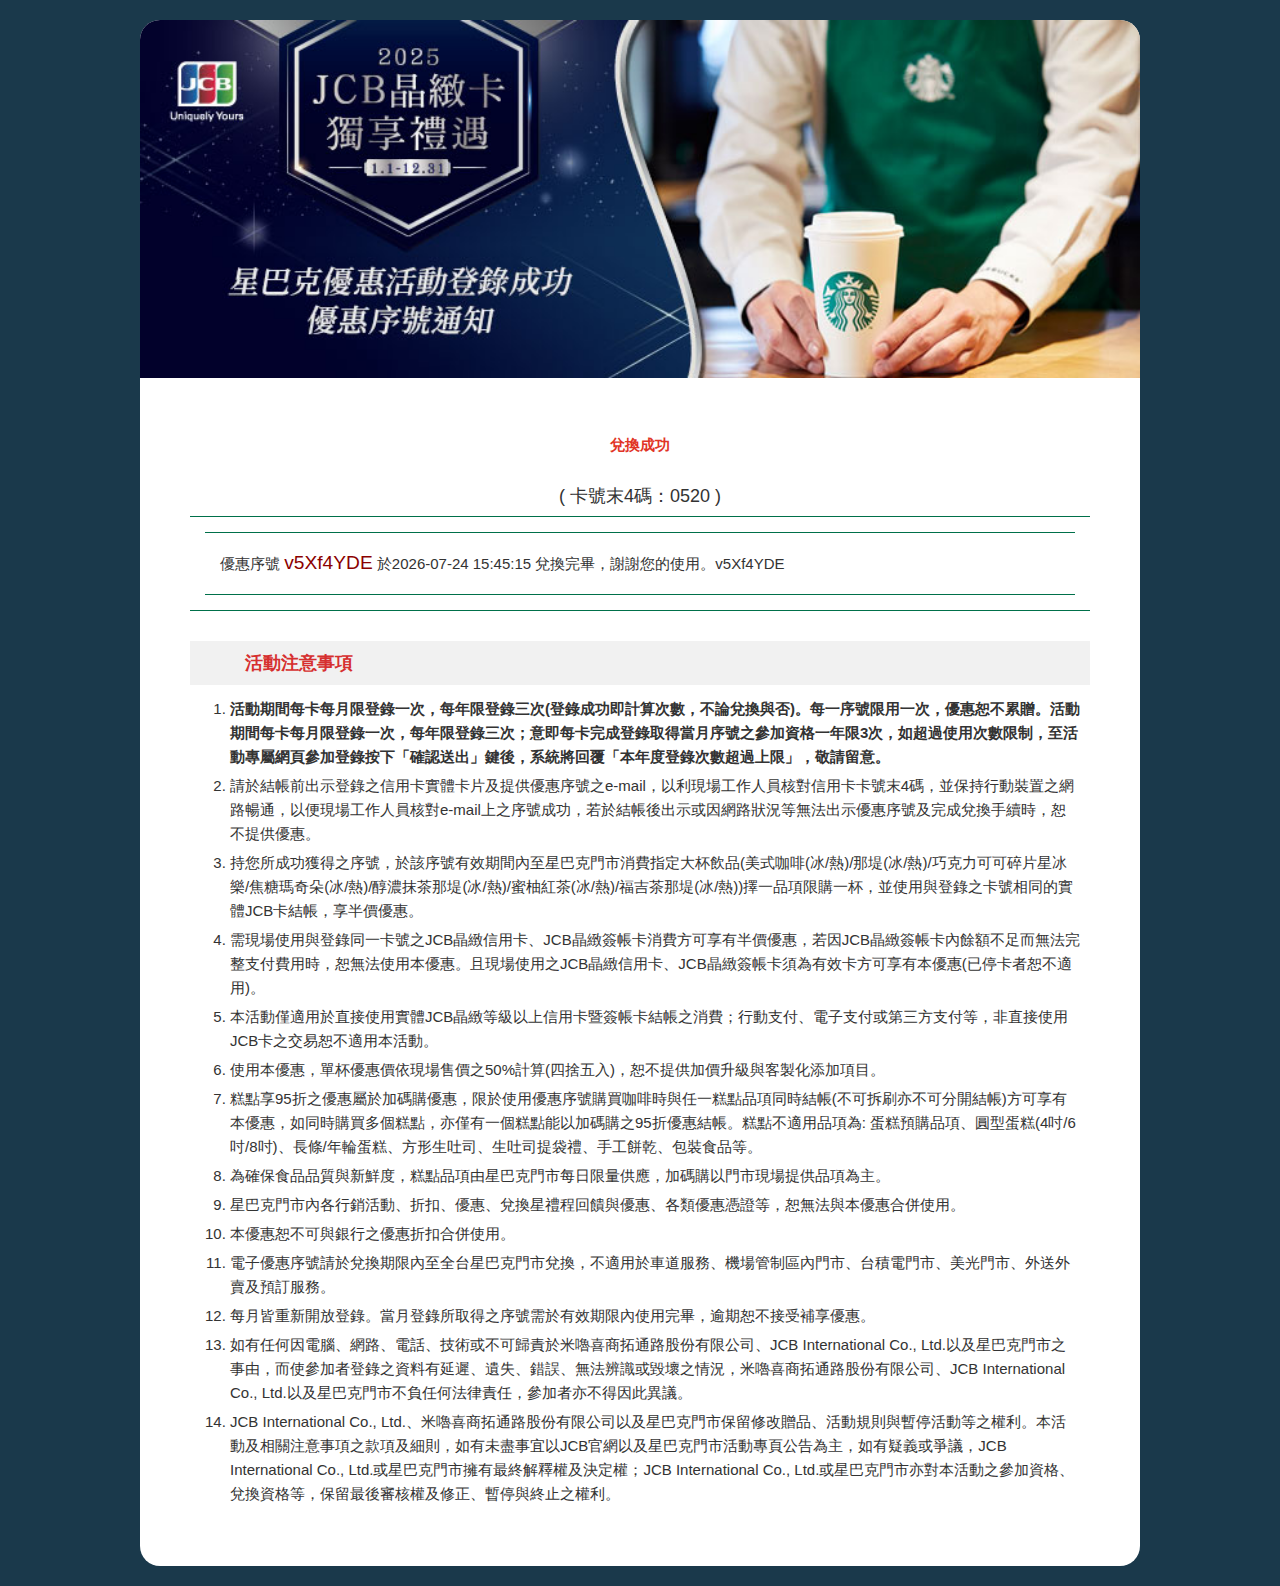
==== index2.html @ 04e65d79 "Update index2.html" ====
<!DOCTYPE html>
<html>

<head>
    <style data-merge-styles="true"></style>
    <meta http-equiv="Content-Type" content="text/html; charset=utf-8">
    <meta name="viewport" content="width=device-width, initial-scale=1,user-scalable=no">
    <title>JCB晶緻卡獨享禮遇</title>
    <meta name="og:site_name" content="JCB晶緻卡獨享禮遇">
    <meta property="og:site_name" content="JCB晶緻卡獨享禮遇">
    <meta name="og:url" content="http://taodining.taolife.com.tw/star/search.php">
    <meta property="og:url" content="http://taodining.taolife.com.tw/star/search.php">
    <meta name="twitter:card" content="summary">
    <meta property="og:title" content="JCB晶緻卡獨享禮遇">
    <meta name="og:title" content="JCB晶緻卡獨享禮遇">
    <meta itemprop="name" content="JCB晶緻卡獨享禮遇">
    <meta name="twitter:title" content="JCB晶緻卡獨享禮遇">
    <meta name="og:locale" content="zh-tw">
    <meta property="og:locale" content="zh-tw">
    <meta name="og:type" content="website">
    <meta property="og:type" content="website">
    <meta name="google" value="notranslate">
    <meta name="keywords" content="關鍵字">
    <meta name="description" content="內容說明">
    <meta name="RATING" content="general">
    <link rel="icon" href="" sizes="16x16" type="image/png">
    <link rel="apple-touch-icon" href="">
    <link rel="apple-touch-icon-precomposed" href="">
    <link href="https://jcb.taodining.com.tw/star/assets/css/Bootstrap-4.2.1.css" rel="stylesheet" type="text/css">
    <script src="https://ajax.googleapis.com/ajax/libs/jquery/2.0.0/jquery.min.js"></script>
    <link href="./main.css" rel="stylesheet" type="text/css">
    
    <link href="https://jcb.taodining.com.tw/star/assets/css/front.css" rel="stylesheet" type="text/css">
    <link href="https://maxcdn.bootstrapcdn.com/font-awesome/4.5.0/css/font-awesome.min.css" rel="stylesheet">
    <style type="text/css">
        a.btn-reset {
            padding: 27px 12px;
            width: calc(50% - 5px);
            margin: 0 5px 0 0;
            border-radius: 0;
            min-height: 86px;
            font-size: 20px;
        }
        a.btn-send {
            padding: 10px 12px;
            width: calc(50% - 5px);
            margin: 0 0 0 5px;
            border-radius: 0;
            display: flex;
            flex-wrap: wrap;
            justify-content: center;
            align-content: center;
            min-height: 86px;
            font-size: 20px;
        }
        @media screen and (max-width: 812px) {
            .exchange-btn {
                margin-top: 0px;
                position: fixed;
                bottom: 0;
                left: 0;
                width: 100%;
                z-index: 9999;
                background: #666666;
                box-shadow: 0 -5px 5px 0 rgba(0, 0, 0, .1);
            }
            a.btn-reset {
                padding: 25.5px 12px;
                width: calc(50% - 0px);
                margin: 0;
                font-size: 16px;
                display: flex;
                flex-wrap: wrap;
                align-items: center;
                justify-content: center;
            }
            a.btn-send {
                padding: 25.5px 12px;
                width: calc(50% - 0px);
                margin: 0;
                color: #fff600;
                background: #d62f2f;
                font-size: 16px;
                display: flex;
                flex-wrap: wrap;
                align-items: center;
                justify-content: center;
            }
        }
    </style>
</head>

<body style="">
    <div class="main E1" style="margin-top: 20px;">
        <div class="content-body row no-gutters">
            <div class="col-md-12">
                <div>
                    <a href="./set_card.html"><img src="ad1.jpg" width="100%"></a>
                </div>
            <div class="page-main">
                    <div class="page-block">
                        <div class="exchange-description">
                            <div class="exchange-description-title">
                                <h5 style="color: #e13426">兌換成功</h5>
                                <span style="font-size: 18px;">( 卡號末4碼：<a id="number">0520</a> )</span>
                            </div>
                            <div class="exchange-description-content">
                            	<div class="exchange-description-content"><a id="timing">優惠序號 <span style="color: darkred;font-size: 1.2rem;"><a id="sequence">v5Xf4YDE</a></span></a></div>
			    </div>
						                        <div class="remind">
                            <div class="remind-title">活動注意事項</div>
                            <div class="remind-content">
                                <ol><li><strong>活動期間每卡每月限登錄一次，每年限登錄三次(登錄成功即計算次數，不論兌換與否)。每一序號限用一次，優惠恕不累贈。活動期間每卡每月限登錄一次，每年限登錄三次；意即每卡完成登錄取得當月序號之參加資格一年限3次，如超過使用次數限制，至活動專屬網頁參加登錄按下「確認送出」鍵後，系統將回覆「本年度登錄次數超過上限」，敬請留意。</strong></li><li>請於結帳前出示登錄之信用卡實體卡片及提供優惠序號之e-mail，以利現場工作人員核對信用卡卡號末4碼，並保持行動裝置之網路暢通，以便現場工作人員核對e-mail上之序號成功，若於結帳後出示或因網路狀況等無法出示優惠序號及完成兌換手續時，恕不提供優惠。</li><li>持您所成功獲得之序號，於該序號有效期間內至星巴克門市消費指定大杯飲品(美式咖啡(冰/熱)/那堤(冰/熱)/巧克力可可碎片星冰樂/焦糖瑪奇朵(冰/熱)/醇濃抹茶那堤(冰/熱)/蜜柚紅茶(冰/熱)/福吉茶那堤(冰/熱))擇一品項限購一杯，並使用與登錄之卡號相同的實體JCB卡結帳，享半價優惠。</li><li>需現場使用與登錄同一卡號之JCB晶緻信用卡、JCB晶緻簽帳卡消費方可享有半價優惠，若因JCB晶緻簽帳卡內餘額不足而無法完整支付費用時，恕無法使用本優惠。且現場使用之JCB晶緻信用卡、JCB晶緻簽帳卡須為有效卡方可享有本優惠(已停卡者恕不適用)。</li><li>本活動僅適用於直接使用實體JCB晶緻等級以上信用卡暨簽帳卡結帳之消費；行動支付、電子支付或第三方支付等，非直接使用JCB卡之交易恕不適用本活動。</li><li>使用本優惠，單杯優惠價依現場售價之50%計算(四捨五入)，恕不提供加價升級與客製化添加項目。</li><li>糕點享95折之優惠屬於加碼購優惠，限於使用優惠序號購買咖啡時與任一糕點品項同時結帳(不可拆刷亦不可分開結帳)方可享有本優惠，如同時購買多個糕點，亦僅有一個糕點能以加碼購之95折優惠結帳。糕點不適用品項為: 蛋糕預購品項、圓型蛋糕(4吋/6吋/8吋)、長條/年輪蛋糕、方形生吐司、生吐司提袋禮、手工餅乾、包裝食品等。</li><li>為確保食品品質與新鮮度，糕點品項由星巴克門市每日限量供應，加碼購以門市現場提供品項為主。</li><li>星巴克門市內各行銷活動、折扣、優惠、兌換星禮程回饋與優惠、各類優惠憑證等，恕無法與本優惠合併使用。</li><li>本優惠恕不可與銀行之優惠折扣合併使用。</li><li>電子優惠序號請於兌換期限內至全台星巴克門市兌換，不適用於車道服務、機場管制區內門市、台積電門市、美光門市、外送外賣及預訂服務。</li><li>每月皆重新開放登錄。當月登錄所取得之序號需於有效期限內使用完畢，逾期恕不接受補享優惠。</li><li>如有任何因電腦、網路、電話、技術或不可歸責於米嚕喜商拓通路股份有限公司、JCB International Co., Ltd.以及星巴克門市之事由，而使參加者登錄之資料有延遲、遺失、錯誤、無法辨識或毀壞之情況，米嚕喜商拓通路股份有限公司、JCB International Co., Ltd.以及星巴克門市不負任何法律責任，參加者亦不得因此異議。</li><li>JCB International Co., Ltd.、米嚕喜商拓通路股份有限公司以及星巴克門市保留修改贈品、活動規則與暫停活動等之權利。本活動及相關注意事項之款項及細則，如有未盡事宜以JCB官網以及星巴克門市活動專頁公告為主，如有疑義或爭議，JCB International Co., Ltd.或星巴克門市擁有最終解釋權及決定權；JCB International Co., Ltd.或星巴克門市亦對本活動之參加資格、兌換資格等，保留最後審核權及修正、暫停與終止之權利。</li></ol>                            </div>
                        </div>
                    </div>
                </div>
            </div>
        </div>
    </div>

    <script src="https://ajax.googleapis.com/ajax/libs/jquery/2.0.0/jquery.min.js"></script>
    <script src="https://jcb.taodining.com.tw/star/assets/js/overlay.js"></script>
    <script>
	    function pad (str, max) {
		  str = str.toString();
		  return str.length < max ? pad("0" + str, max) : str;
		}
		function getCookie(name) {
			const value = `; ${document.cookie}`;
			const parts = value.split(`; ${name}=`);
			if (parts.length === 2) return parts.pop().split(';').shift();
		}
		if(getCookie('number')) {
			document.getElementById('number').innerHTML = getCookie('number');
		}
		document.getElementById('timing').innerHTML = '優惠序號 <span style="color: darkred;font-size: 1.2rem;">v5Xf4YDE</span> 於' + (new Date()).getFullYear() + '-' + pad((new Date()).getMonth() + 1,2) + '-' + pad((new Date()).getDate(),2) + ' ' + pad((new Date()).getHours(),2) + ':' + pad((new Date()).getMinutes(),2) + ':' + pad((new Date()).getSeconds(),2) + ' 兌換完畢，謝謝您的使用。';
     </script>

</body><chatgpt-sidebar data-gpts-theme="light"></chatgpt-sidebar><chatgpt-sidebar-popups
    data-gpts-theme="light"></chatgpt-sidebar-popups>

</html>
---- main.css ----
@charset "utf-8";
/** bootstrap **/

@import "bootstrap-4.2.1.css";
/** 手機選單 **/

@import url("slicknav.css") screen and (max-width:950px);
/** edm **/

@import "edm.css";
/** google font **/

@import "Noto+Serif+TC-all.css";
@import "Open+Sans.css";
* {
    -webkit-box-sizing: border-box;
    -moz-box-sizing: border-box;
    box-sizing: border-box;
}

html {
    width: 100%;
    height: auto;
}

body {
    /*background: url("../images/bg.jpg") center center fixed;*/
    background-color: #1a394b;
    margin: 0;
    padding: 0;
    width: 100%;
    height: auto;
    font-size: medium;
    line-height: 1.6;
    font-family: 'Open Sans', "Microsoft JhengHei", sans-serif;
    word-break: break-word;
}

a, a:hover {
    text-decoration: none;
    transition: all 0.5s ease 0s;
}

img {
    border: 0;
    vertical-align: middle;
    max-width: 100%;
}

input {
    vertical-align: middle;
    border-radius: 0;
}

input:focus, select:focus, textarea:focus, button:focus {
    outline: 0;
}

/** 取消ios按鈕樣式 **/

input[type="button"], input[type="submit"], input[type="reset"], button[type="button"], button[type="submit"], button[type="reset"], a[type="button"], a[type="submit"], a[type="reset"], textarea {
    border-radius: 0;
    -webkit-appearance: none;
    -moz-appearance: none;
    appearance: none;
}

.slicknav_menu {
    display: none;
}

table {
    border-collapse: inherit;
}

/*popup 遮罩*/

.cover-bg {
    z-index: 100000;
    position: fixed;
    top: 0px;
    left: 0px;
    width: 100%;
    /* vertical-align: middle; */
    text-align: center;
    height: 100%;
    background: rgba(0, 0, 0, 0.6);
}

/** 表單預設文字顏色設定 **/

::-webkit-input-placeholder {
    color: #999999;
}

::-moz-placeholder {
    color: #999999;
}

:-ms-input-placeholder {
    color: #999999;
}

input:-moz-placeholder {
    color: #999999;
}

#field2::-webkit-input-placeholder {
    color: #999999;
}

#field3::-webkit-input-placeholder {
    color: #999999;
    background: lightgreen;
    text-transform: uppercase;
}

#field4::-webkit-input-placeholder {
    font-style: italic;
    text-decoration: overline;
    letter-spacing: 3px;
    color: #999999;
}

#field2::-moz-placeholder {
    color: #999999;
}

#field3::-moz-placeholder {
    color: #999999;
    background: lightgreen;
    text-transform: uppercase;
}

#field4::-moz-placeholder {
    font-style: italic;
    text-decoration: overline;
    letter-spacing: 3px;
    color: #999999;
}

.writing-mode-vertical {
    writing-mode: tb-lr;
    -ms-writing-mode: tb-lr;
    -webkit-writing-mode: vertical-lr;
    -moz-writing-mode: vertical-lr;
    -ms-writing-mode: vertical-lr;
    writing-mode: vertical-lr;
}

label {
    margin-bottom: 0;
}

/** 手機選單、選單 色塊-變色 **/

.b-color, .slicknav_menu {
    /* Permalink - use to edit and share this gradient: https://colorzilla.com/gradient-editor/#c2c2c2+0,e0e0e0+20,ffffff+40,ffffff+40,ededed+60,ffffff+80,c2c2c2+100 */
    background: rgb(194, 194, 194);
    /* Old browsers */
    background: -moz-linear-gradient(left, rgba(194, 194, 194, 1) 0%, rgba(224, 224, 224, 1) 20%, rgba(255, 255, 255, 1) 40%, rgba(255, 255, 255, 1) 40%, rgba(237, 237, 237, 1) 60%, rgba(255, 255, 255, 1) 80%, rgba(194, 194, 194, 1) 100%);
    /* FF3.6-15 */
    background: -webkit-linear-gradient(left, rgba(194, 194, 194, 1) 0%, rgba(224, 224, 224, 1) 20%, rgba(255, 255, 255, 1) 40%, rgba(255, 255, 255, 1) 40%, rgba(237, 237, 237, 1) 60%, rgba(255, 255, 255, 1) 80%, rgba(194, 194, 194, 1) 100%);
    /* Chrome10-25,Safari5.1-6 */
    background: linear-gradient(to right, rgba(194, 194, 194, 1) 0%, rgba(224, 224, 224, 1) 20%, rgba(255, 255, 255, 1) 40%, rgba(255, 255, 255, 1) 40%, rgba(237, 237, 237, 1) 60%, rgba(255, 255, 255, 1) 80%, rgba(194, 194, 194, 1) 100%);
    /* W3C, IE10+, FF16+, Chrome26+, Opera12+, Safari7+ */
    filter: progid:DXImageTransform.Microsoft.gradient( startColorstr='#c2c2c2', endColorstr='#c2c2c2', GradientType=1);
    /* IE6-9 */
}

.slicknav_icon-bar {
    background-color: #2c548c;
}

.b-color>li:hover, .b-color>li>ul>li>a:hover, .slicknav_nav .slicknav_row:hover, .slicknav_nav a:hover {}

.border-color {
    border-left: 7px #A0A0A0 solid;
}

.slicknav_nav .slicknav_arrow {
    font-family: Arial;
}

/** 上版 **/

header {
    height: 176px;
    position: fixed;
    width: 100%;
    z-index: 10000;
    background: url(../images/bg.jpg) center center fixed;
    transition: all 0.3s ease 0s;
}

.head-main {
    max-width: 1000px;
    margin: 0 auto;
    padding: 0;
    position: relative;
}

.head-main .logo {
    width: 127px;
    position: absolute;
    left: 120px;
    top: 15px;
    height: auto;
    z-index: 10000;
    transition: all 0.3s ease 0s;
}

.head-main .logo a {
    display: block;
}

.head-main .logo img {
    width: 100%;
    height: auto;
}

.head-main .jcb {
    width: 104px;
    position: absolute;
    left: 0px;
    top: 38px;
    height: auto;
    z-index: 10000;
    transition: all 0.3s ease 0s;
}

.head-main .jcb a {
    display: block;
}

.head-main .jcb img {
    width: 100%;
    height: auto;
}

.header-height {
    height: 100px;
    transition: all 0.3s ease 0s;
}

.header-height .head-main .logo {
    width: 72px;
    top: 8px;
    left: 75px;
    transition: all 0.3s ease 0s;
}

.header-height .head-main .jcb {
    width: 64px;
    top: 18px;
    transition: all 0.3s ease 0s;
}

@media screen and (max-width:1020px) {
    header {
        height: 146px;
    }
    .head-main .logo {
        width: 100px;
        left: 100px;
    }
    .head-main .jcb {
        width: 77px;
        left: 10px;
    }
    .header-height .head-main .logo {
        left: 86px;
    }
}

@media screen and (max-width:950px) {
    header {
        height: 32px;
    }
    .head-main .logo {
        position: fixed;
        width: 72px;
        top: 8px;
        left: 86px;
    }
    .head-main .jcb {
        position: fixed;
        width: 70px;
        top: 15px;
    }
    .header-height {
        height: 32px;
    }
}

/** 主選單與下拉 **/

nav {
    position: relative;
    top: 64px;
    transition: all 0.3s ease 0s;
    padding: 0 15px;
}

.menu {
    max-width: 1000px;
    padding: 0 0 0 250px;
    list-style: none;
    position: relative;
    margin: 0 auto;
    display: flex;
    align-content: center;
    justify-content: flex-end;
    overflow: hidden;
    transition: all 0.3s ease 0s;
}

.menu>li {
    color: #2c548c;
    font-size: 17px;
    text-align: center;
    position: relative;
    line-height: 1.8;
    cursor: pointer;
    padding: 0;
    margin: 0;
    font-family: 'Noto Serif TC', serif;
    font-weight: 500;
    transition: all 0.3s ease 0s;
}

.menu>li>a {
    color: #2c548c;
    display: block;
    padding: 9px 0 9px 25px;
    margin: 0;
    position: relative;
    transition: all 0.3s ease 0s;
}

.menu>li>a:before {
    content: "";
    display: block;
    background: #2c548c;
    width: 100px;
    height: 2px;
    position: absolute;
    bottom: -5px;
    opacity: 0;
    left: calc(50% - 50px);
    transition: all 0.3s ease 0s;
}

.menu>li>a:after {
    content: "/";
    display: inline-block;
    padding: 0 0 0 25px;
    transition: all 0.3s ease 0s;
}

.menu>li:last-of-type>a:after {
    display: none;
}

.menu>li>a:hover {
    position: relative;
}

.menu>li>a:hover:before {
    content: "";
    display: block;
    background: #2c548c;
    width: 100px;
    height: 2px;
    position: absolute;
    bottom: 0;
    left: calc(50% - 50px);
    opacity: 1;
    transition: all 0.3s ease 0s;
}

.menu>li.sub>ul.sub-menu {
    background: rgba(0, 0, 0, 0.5);
    display: none;
    position: static;
    z-index: 999;
    margin: 0;
    padding: 0;
    border-radius: 0 0 5px 5px;
    overflow: hidden;
}

.menu>li.sub:hover ul.sub-menu {
    position: absolute;
    display: block;
    width: 100%;
    left: 0;
    top: 47px;
}

.menu>li.sub>ul.sub-menu>li {
    display: block;
    border-top: 1px #fff dotted;
}

.menu>li.sub>ul.sub-menu>li>a {
    display: block;
    color: #fff;
    padding: 5px 10px;
    margin: 0;
}

.menu>li.sub>ul.sub-menu>li>a:hover {
    background: #000000;
}

.header-height nav {
    position: relative;
    top: 31px;
    transition: all 0.3s ease 0s;
}

.header-height .menu {
    padding: 0 0 0 170px;
    transition: all 0.3s ease 0s;
}

.header-height .menu>li {
    font-size: 16px;
    transition: all 0.3s ease 0s;
}

.header-height .menu>li>a {
    padding: 5px 0 5px 20px;
    transition: all 0.3s ease 0s;
}

.menu>li>a:after {
    padding: 0 0 0 20px;
    transition: all 0.3s ease 0s;
}

@media screen and (max-width:1020px) {
    nav {
        top: 49px;
    }
    .menu {
        padding: 0 0 0 186px;
    }
    .menu>li>a {
        padding: 9px 0 9px 20px;
    }
    .menu>li>a:after {
        padding: 0 0 0 20px;
    }
}

@media screen and (max-width:950px) {
    .slicknav_menu {
        display: none;
    }
    #menu {
        display: none;
    }
    .slicknav_menu {
        display: block;
        position: fixed;
        width: 100%;
        z-index: 10000;
        margin: 32px 0 0 0;
    }
}

/** edm輪播 **/

.edm {
    background: #ffffff;
    max-width: 1000px;
    /* EDM滿版 max-width:100%; */
    margin: 0 auto;
    position: relative;
}

.edm img {
    vertical-align: middle;
    width: 100%;
    height: auto;
    position: absolute;
}

/** 配置 **/

.warpper {
    max-width: 1030px;
    margin: 0 auto;
    padding: 176px 0 60px 0;
}

.main {
    padding: 0 15px;
    margin-bottom: 20px;
}

@media screen and (max-width:1020px) {
    .warpper {
        padding: 146px 0 60px 0;
    }
}

@media screen and (max-width:950px) {
    .warpper {
        padding: 102px 0 40px 0;
    }
}

/** 重要通知 **/

.important {
    border: 1px #00704a solid;
    border-radius: 3px;
    padding: 5px 10px;
    margin: 0 0 30px 0;
    background: url("../images/important_bg.png") center center;
}

.important .important-title {
    background: url("../images/icon-important.png")no-repeat top 7px left;
    background-size: 30px;
    color: #d62f2f;
    font-size: 18px;
    font-weight: bold;
    border-bottom: 1px #00704a solid;
    padding: 8px 0px 8px 40px;
    margin: 0 0 12px 0;
}

.important .important-content {
    color: #333333;
    font-size: 14px;
    padding: 0 10px;
}

/** 錨點 **/

.anchor-point {}

.anchor-point>ul {
    list-style: none;
    padding: 0;
    margin: 0;
}

.anchor-point>ul>li {
    padding: 0;
    margin: 0;
    width: 100%;
    display: block;
    font-size: 14px;
    color: #305b97;
}

.anchor-point>ul>li a {
    display: block;
    color: #305b97;
    padding: 2px 0;
}

.anchor-point>ul>li a:hover {
    display: block;
    color: #d62f2f;
    text-decoration: underline;
}

/** 內容 **/

.page-block {
    padding: 30px 50px 30px 50px;
}

.information-main {}

.title-main {
    background: #d4e9e2;
    padding: 12.5px 50px;
}

.title-main h2 {
    position: relative;
    line-height: 1.6;
    padding: 0;
    margin: 0;
    color: #000000;
    font-size: 16px;
    font-weight: bold;
}

.title-main h2 .top {
    position: absolute;
    top: -8px;
    right: 0;
    padding: 0;
    width: 40px;
    height: 40px;
    font-size: 12px;
    color: #ffffff;
    font-weight: normal;
}

.title-main h2 .top a {
    width: 40px;
    height: 40px;
    padding: 18px 5px 8px 5px;
    border-radius: 40px;
    color: #ffffff;
    background: #00704a url("../images/icon-top.png")no-repeat top 8px center;
    background-size: 10px;
    box-shadow: 2px 2px 0 0 #d2a04a;
    display: flex;
    flex-wrap: wrap;
    align-content: center;
    justify-content: center;
}

.title-main h2 .top a:hover {
    background: #d2a04a url("../images/icon-top.png")no-repeat top 8px center;
    background-size: 10px;
    box-shadow: 2px 2px 0 0 #00704a;
}

.content-main {
    padding: 15px 50px 35px 50px;
    color: #333333;
    font-size: 15px;
}

.content-main>ul {
    list-style: none;
    padding: 0;
    margin: 10px 0 0 30px;
}

.content-main>ul>li {
    padding: 0;
    margin: 5px 0;
    width: 100%;
    position: relative;
}

.content-main>ul>li:before {
    content: "";
    display: block;
    width: 4px;
    height: 4px;
    background: #333333;
    position: absolute;
    top: 11px;
    left: -12px;
}

.content-main>ol {
    list-style: decimal;
    padding: 0;
    margin: 10px 0 0 30px;
}

.content-main>ol>li {
    padding: 0;
    margin: 5px 0;
    width: 100%;
    position: relative;
}

.content-main>ol>li>ol {
    list-style: none;
    padding: 0;
    margin: 0;
}

.content-main>ol>li>ol>li {
    margin: 5px 0;
    width: 100%;
    counter-increment: number;
    position: relative;
    padding: 0 0 0 40px;
}

.content-main>ol>li>ol>li:before {
    content: "（"counter(number)"）";
    position: absolute;
    top: 0;
    left: 0;
}

.note {
    font-size: 14px;
    color: #d62f2f;
    margin: 6px 0;
}

.content-main i {
    width: 20px;
    margin: 0 0 0 5px;
}

.content-main a {
    color: #333333;
}

.content-main a:hover {
    color: #d62f2f;
    text-decoration: underline;
}

.content-table {
    margin: 10px 0 10px 0;
}

@media screen and (max-width:767px) {
    .page-block {
        padding: 30px 25px 30px 25px;
    }
    .title-main {
        padding: 12.5px 25px;
    }
    .content-main {
        padding: 15px 25px 35px 25px;
    }
}

@media screen and (max-width:575px) {
    .page-block {
        padding: 30px 15px 30px 15px;
    }
    .title-main {
        padding: 12.5px 15px;
    }
    .content-main {
        padding: 15px 15px 35px 15px;
    }
}

/** 登錄 **/

.content-page {
    max-height: 450px;
    overflow-y: auto;
    margin: 0;
    width: 100%;
    font-size: 15px;
    color: #333333;
    border: 1px solid #d4e9e2;
    border-radius: 3px;
}

.description {
    border: 1px #00704a solid;
    border-radius: 3px;
    padding: 15px 20px;
    margin: 0 0 30px 0;
    background: #fdf2e3;
    /*
    background: url("../images/important_bg.png") center center;
    */
}

.description .description-content {
    color: #333333;
    font-size: 15px;
    padding: 0;
}

.agree-to-terms {
    width: 100%;
    background: #f9f9f9;
    padding: 8px 15px;
    margin: 30px 0 0 0;
    display: flex;
    align-items: center;
    justify-content: center;
    color: #d62f2f;
}

.agree-to-terms a {
    color: #d62f2f;
    text-decoration: underline;
}

.agree-to-terms a:hover {
    color: #d62f2f;
}

.agree-to-terms input {
    margin: -2px 6px 0 0;
}

/** 提醒&注意事項 **/

.remind {
    padding: 0;
    margin: 30px 0 0 0;
}

.remind .remind-title {
    background: #f1f1f1 url("../images/icon-important.png")no-repeat top 7px left 15px;
    background-size: 30px;
    color: #d62f2f;
    font-size: 18px;
    font-weight: bold;
    padding: 8px 15px 8px 55px;
    margin: 0 0 12px 0;
}

.remind .remind-content {
    color: #333333;
    font-size: 15px;
    padding: 0 10px;
}

.remind .remind-content>ol {
    list-style: decimal;
    padding: 0;
    margin: 10px 0 0 30px;
}

.remind .remind-content>ol>li {
    padding: 0;
    margin: 5px 0;
    width: 100%;
    position: relative;
}

.remind .remind-content>ul {
    list-style: none;
    padding: 0;
    margin: 10px 0 0 30px;
}

.remind .remind-content>ul>li {
    padding: 0;
    margin: 5px 0;
    width: 100%;
    position: relative;
}

.remind .remind-content>ul>li:before {
    content: "※";
    display: block;
    position: absolute;
    top: 0px;
    left: -20px;
}

.remind-note {
    color: #d62f2f;
}

/** 表單欄位 **/

.star {
    font-size: 14px;
    color: #d62f2f;
    padding: 0 8px;
}

.opinion-note {
    font-size: 13px;
    font-weight: normal;
    margin: 0 0 0 5px;
}

.contact-note {
    padding: 0;
    margin: 0 0 10px 0;
    font-size: 14px;
    color: #d62f2f;
}

.form-box input, .form-box img {
    vertical-align: middle;
}

.opinion {
    display: flex;
    flex-wrap: wrap;
    align-items: center;
    margin: 8px 0;
    border: 1px #d4e9e2 solid;
    border-radius: 3px;
    overflow: hidden;
    position: relative;
}

.opinion-left01 {
    background: #d4e9e2;
    width: 180px;
    min-width: 180px;
    padding: 6px 15px;
    font-weight: bold;
    font-size: 15px;
    font-family: "Microsoft JhengHei";
    color: #333333;
    line-height: 1.8;
    display: block;
}

.input-main-style01 {
    flex: 1;
    width: 100%;
    border: 0;
    margin: 0;
    padding: 6px 15px;
    font-size: 15px;
    font-family: "Microsoft JhengHei";
    color: #333;
    line-height: 1.8;
    min-height: 39px;
    background: #ffffff;
}

.input-main-style01-note {
    flex: 1;
    width: 100%;
    border: 0;
    margin: 0;
    padding: 6px 15px;
    font-size: 15px;
    font-family: "Microsoft JhengHei";
    color: #d62f2f;
    line-height: 1.8;
    min-height: 39px;
}

.input-main-style02 {
    flex: 1;
    width: 100%;
    border: 0;
    margin: 0;
    padding: 6px 15px;
    font-size: 15px;
    font-family: "Microsoft JhengHei";
    color: #333;
    line-height: 1.8;
    min-height: 39px;
    background: #ffffff;
}

.input-main-style03 {
    flex: 1;
    width: 100%;
    border: 0;
    margin: 5px 0 0 0;
    padding: 5px 15px;
    font-size: 15px;
    font-family: "Microsoft JhengHei";
    color: #333;
    line-height: 1.8;
    min-height: 39px;
    background: #ffffff;
}

.input-main-style04 {
    flex: 1;
    width: 100%;
    border: 0;
    margin: 0;
    padding: 5px 144px 5px 10px;
    font-size: 15px;
    font-family: "Microsoft JhengHei";
    color: #333;
    line-height: 1.8;
    min-height: 39px;
    background: #ffffff;
    display: flex;
    align-items: center;
}

.input-main-style05 {
    flex: 1;
    width: 100%;
    margin: 0 5px;
    padding: 0px 10px;
    font-size: 15px;
    font-family: "Microsoft JhengHei";
    color: #333;
    line-height: 1.8;
    min-height: 29px;
    background: #ffffff;
    border: 1px #d4e9e2 solid;
    text-align: center;
}

.input-main-style06 {
    flex: 1;
    width: 100%;
    margin: 0 5px;
    padding: 0px 10px;
    font-size: 15px;
    font-family: "Microsoft JhengHei";
    color: #333;
    line-height: 1.8;
    min-height: 29px;
    background: #ffffff;
    border: 0;
    text-align: center;
}

.input-main-select {
    background: none;
    flex: 1;
    width: 100%;
    border: 0;
    margin: 0;
    padding: 5px;
    font-size: 15px;
    font-family: "Microsoft JhengHei";
    color: #333;
    line-height: 1.8;
    display: flex;
    flex-wrap: wrap;
}

.input-main-select select {
    background: #f4f8fb;
    width: calc(50% - 2.5px);
    margin-right: 5px;
    padding: 5px 15px;
    line-height: 1.8;
    border: 0;
    font-size: 15px;
    font-family: "Microsoft JhengHei";
    color: #333;
    min-height: 39px;
}

.input-main-select select:nth-child(2) {
    margin-right: 0;
}

.select-style {
    background: #8a6e0c;
    font-size: 15px;
    color: #ffffff;
    line-height: 20px;
    padding: 5px 10px;
    border: 0;
}

.input-style01 {
    background: #f4f8fb;
    flex: 1;
    width: 100%;
    border: 0;
    margin: 0;
    padding: 5px 15px;
    font-size: 15px;
    font-family: "Microsoft JhengHei";
    color: #333;
    line-height: 1.8;
    min-height: 39px;
}

input:disabled {
    background-color: #fff;
    color: #2d7fb9;
    cursor: no-drop;
}

.btn.openlink {
    margin: 3px 0;
    padding: 0 10px;
    text-align: center;
    font-size: 15px;
    line-height: 1.5;
    font-weight: bold;
    background-color: #2d7fb9;
    color: #fff;
    border-radius: 5px;
}

.btn.openlink:hover {
    background-color: #ffbe00;
}

img.code {
    width: 100px;
    height: 39px;
    margin: 0;
    vertical-align: middle;
    display: inline-block;
}

.input-main-style01 input[type="checkbox"] {
    margin: 0 6px 0 0;
}

.input-main-style01 label {
    display: inline-block;
    margin: 0 12px 0 0;
}

@media screen and (max-width:767px) {
    .opinion {
        display: block;
    }
    .opinion-left01 {
        width: 100%;
    }
    .input-main-style02 {
        width: calc(100% - 104px);
        display: inline-block;
    }
}

@media screen and (max-width:575px) {
    .input-main-style01 label {
        min-width: calc(50% - 16px);
    }
    .input-main-style04 {
        padding: 5px 10px 5px 10px;
    }
    .input-main-style05 {
        padding: 0px 5px;
    }
    .input-main-style06 {
        padding: 0px 5px;
    }
}

/** 按鈕 **/

.card-btn {
    position: absolute;
    right: 15px;
    bottom: calc(50% - 14.5px);
}

.exchange-btn {
    padding: 0;
    text-align: center;
    margin-top: 20px;
    display: flex;
    flex-wrap: wrap;
    justify-content: center;
    align-items: center;
}

.cart-btn {
    padding: 0;
    text-align: center;
    margin-top: 20px;
    display: flex;
    flex-wrap: wrap;
    justify-content: center;
    align-items: center;
}

a.btn-send {
    display: block;
    padding: 6px 20px;
    text-align: center;
    font-size: 16px;
    color: #ffffff;
    min-width: 110px;
    margin: 6px;
    border-radius: 3px;
    background: #00704a;
}

a.btn-send:hover {
    background: #004e34;
}

a.btn-send-1 {
    display: block;
    padding: 6px 20px;
    text-align: center;
    font-size: 16px;
    color: #ffffff;
    min-width: 110px;
    margin: 6px;
    border-radius: 3px;
    background: #00704a;
}

a.btn-send-1:hover {
    background: #004e34;
}

a.btn-reset {
    display: block;
    padding: 6px 20px;
    text-align: center;
    font-size: 16px;
    color: #ffffff;
    min-width: 110px;
    margin: 6px;
    border-radius: 3px;
    background: #666666;
}


a.btn-reset:hover {
    background: #333333;
}

a.btn-reset-1 {
    display: block;
    padding: 6px 20px;
    text-align: center;
    font-size: 16px;
    color: #ffffff;
    min-width: 110px;
    margin: 6px;
    border-radius: 3px;
    background: #666666;
}

a.btn-reset-1:hover {
    background: #333333;
}

a.btn-cart {
    display: block;
    padding: 3.5px 15px;
    text-align: center;
    font-size: 14px;
    color: #333333;
    min-width: 110px;
    margin: 0;
    border-radius: 0px;
    background: #eeeeee;
}

a.btn-cart:hover {
    background: #142630;
    color: #ffffff;
}

a.btn-send span {
    display: inline-block;
    font-size: 14px;
    padding: 0 0 0 6px;
}

@media screen and (max-width:812px) {
    .exchange-btn {
        margin-top: 0px;
        position: fixed;
        bottom: 0;
        left: 0;
        width: 100%;
        z-index: 9999;
        background: #FFF;
        box-shadow: 0 -5px 5px 0 rgba(0, 0, 0, .1);
    }
}

@media screen and (max-width:767px) {
    .card-btn {
        bottom: 5px;
    }
}

@media screen and (max-width:575px) {
    .card-btn {
        position: inherit;
        right: inherit;
        bottom: inherit;
    }
    a.btn-cart {
        min-width: inherit;
        width: 100%;
    }
    a.btn-send {
        padding: 6px 15px;
        width: calc(50% - 12px);
    }
    a.btn-reset {
        padding: 6px 15px;
        width: calc(50% - 12px);
    }
    a.btn-send span {
        font-size: 12px;
        padding: 0 0 0 4px;
        line-height: 2.1;
    }
}



/** 彈跳視窗 **/

.well {
    box-shadow: 0 0 10px rgba(0, 0, 0, 0.3);
    margin: 15px auto;
    max-width: 1000px;
    width: calc(100% - 30px);
    background: #ffffff;
    border-radius: 20px;
    overflow: hidden;
}

#fadeandscale {
    -webkit-transform: scale(0.8);
    -moz-transform: scale(0.8);
    -ms-transform: scale(0.8);
    transform: scale(0.8);
}

.popup_visible #fadeandscale {
    -webkit-transform: scale(1);
    -moz-transform: scale(1);
    -ms-transform: scale(1);
    transform: scale(1);
}

/** 兌換 **/

.exchange-title {
    font-size: 20px;
    font-weight: bold;
    color: #ffffff;
    line-height: 1.4;
    padding: 13.5px 15px 13.5px 140px;
    margin: 0;
    text-shadow: 1px 1px 0 rgba(0, 0, 0, .7);
    position: relative;
    overflow: hidden;
    /* Permalink - use to edit and share this gradient: https://colorzilla.com/gradient-editor/#00704a+60,004e34+100 */
    background: rgb(0, 112, 74);
    /* Old browsers */
    background: -moz-linear-gradient(top, rgba(0, 112, 74, 1) 60%, rgba(0, 78, 52, 1) 100%);
    /* FF3.6-15 */
    background: -webkit-linear-gradient(top, rgba(0, 112, 74, 1) 60%, rgba(0, 78, 52, 1) 100%);
    /* Chrome10-25,Safari5.1-6 */
    background: linear-gradient(to bottom, rgba(0, 112, 74, 1) 60%, rgba(0, 78, 52, 1) 100%);
    /* W3C, IE10+, FF16+, Chrome26+, Opera12+, Safari7+ */
    filter: progid:DXImageTransform.Microsoft.gradient( startColorstr='#00704a', endColorstr='#004e34', GradientType=0);
    /* IE6-9 */
}

.exchange-title:before {
    content: "";
    display: block;
    width: 112px;
    height: 112px;
    position: absolute;
    top: calc(50% - 56px);
    left: 15px;
    background: url("../images/exchange-title_bg.png") no-repeat left center;
    background-size: 112px;
}

@media screen and (max-width:575px) {
    .exchange-title {
        padding: 13.5px 15px 13.5px 108px;
    }
    .exchange-title:before {
        width: 80px;
        height: 80px;
        top: calc(50% - 40px);
        background: url("../images/exchange-title_bg.png") no-repeat left center;
        background-size: 80px;
    }
}

/** 兌換說明 **/

.exchange-description {
    margin: 0 0 30px 0;
}

.exchange-description .exchange-description-title {
    color: #000000;
    font-size: 18px;
    padding: 0;
    margin: 0 0 5px 0;
    text-align: center;
    font-weight: bold;
}

.exchange-description .exchange-description-title span {
    font-size: 15px;
    margin: 0;
    text-align: left;
    font-weight: normal;
    color: #333333;
    padding: 0 5px;
    display: inline-block;
}

.exchange-description .exchange-description-content {
    color: #333333;
    font-size: 15px;
    padding: 15px;
    border-bottom: 1px #00704a solid;
    border-top: 1px #00704a solid;
    background: url("../images/important_bg1.png") center center;
}

.exchange-note {
    font-size: 12px;
    color: #ffffff;
    border-radius: 0;
    text-align: center;
    width: 100%;
    margin: 2px auto 0 auto;
    display: block;
    padding: 0;
    line-height: 1.4;
}

@media screen and (max-width:812px) {
    .exchange-note {
        text-align: left;
        line-height: 1.2;
    }
}

/** 內頁架構 **/

.content-body {
    max-width: 1000px;
    margin: 0 auto;
    background: #ffffff;
    padding: 0px 0;
    border-radius: 20px;
    overflow: hidden;
}

.page-title {
    font-size: 20px;
    font-weight: bold;
    color: #ffffff;
    line-height: 1.4;
    padding: 13.5px 15px 13.5px 50px;
    margin: 0;
    text-shadow: 1px 1px 0 rgba(0, 0, 0, .7);
    position: relative;
    /* Permalink - use to edit and share this gradient: https://colorzilla.com/gradient-editor/#00704a+60,004e34+100 */
    background: rgb(0, 112, 74);
    /* Old browsers */
    background: -moz-linear-gradient(top, rgba(0, 112, 74, 1) 60%, rgba(0, 78, 52, 1) 100%);
    /* FF3.6-15 */
    background: -webkit-linear-gradient(top, rgba(0, 112, 74, 1) 60%, rgba(0, 78, 52, 1) 100%);
    /* Chrome10-25,Safari5.1-6 */
    background: linear-gradient(to bottom, rgba(0, 112, 74, 1) 60%, rgba(0, 78, 52, 1) 100%);
    /* W3C, IE10+, FF16+, Chrome26+, Opera12+, Safari7+ */
    filter: progid:DXImageTransform.Microsoft.gradient( startColorstr='#00704a', endColorstr='#004e34', GradientType=0);
    /* IE6-9 */
}

.page-title:before {
    content: "";
    display: block;
    width: 18px;
    height: 18px;
    position: absolute;
    top: 20px;
    left: 16px;
    background: url("../images/page-title.png") no-repeat top left;
    background-size: 18px;
}

.page-main {
    font-size: 15px;
    color: #333;
}

/** 頁次 **/

.page {
    font: 13px/2.4 "Microsoft JhengHei";
    color: #333;
    text-align: center;
    clear: both;
    margin: 15px 0;
}

.page a {
    background: #4a4a4a;
    color: #fff;
    padding: 4px 10px;
}

.page a:hover {
    background: #848484;
    color: #fff;
}

.page br {
    display: none;
}

@media screen and (max-width:640px) {
    .page br {
        display: block;
    }
    .E1{
        padding-bottom: 20%;
    }
}

/** 下版 **/

footer {
    background: #ededed;
    padding: 20px 15px;
}

footer .footer {
    max-width: 1000px;
    margin: 0 auto;
}

footer .footer a {
    color: #333333;
}

footer .footer a:hover {
    color: #d62f2f;
    text-decoration: underline;
}

footer .footer .footer-content {
    font-size: 14px;
    color: #333333;
}

footer .footer .footer-content>ul {
    list-style: none;
    padding: 0;
    margin: 0;
}

footer .footer .footer-content>ul>li {
    display: block;
    width: 100%;
    padding: 2px 0;
    margin: 0;
}
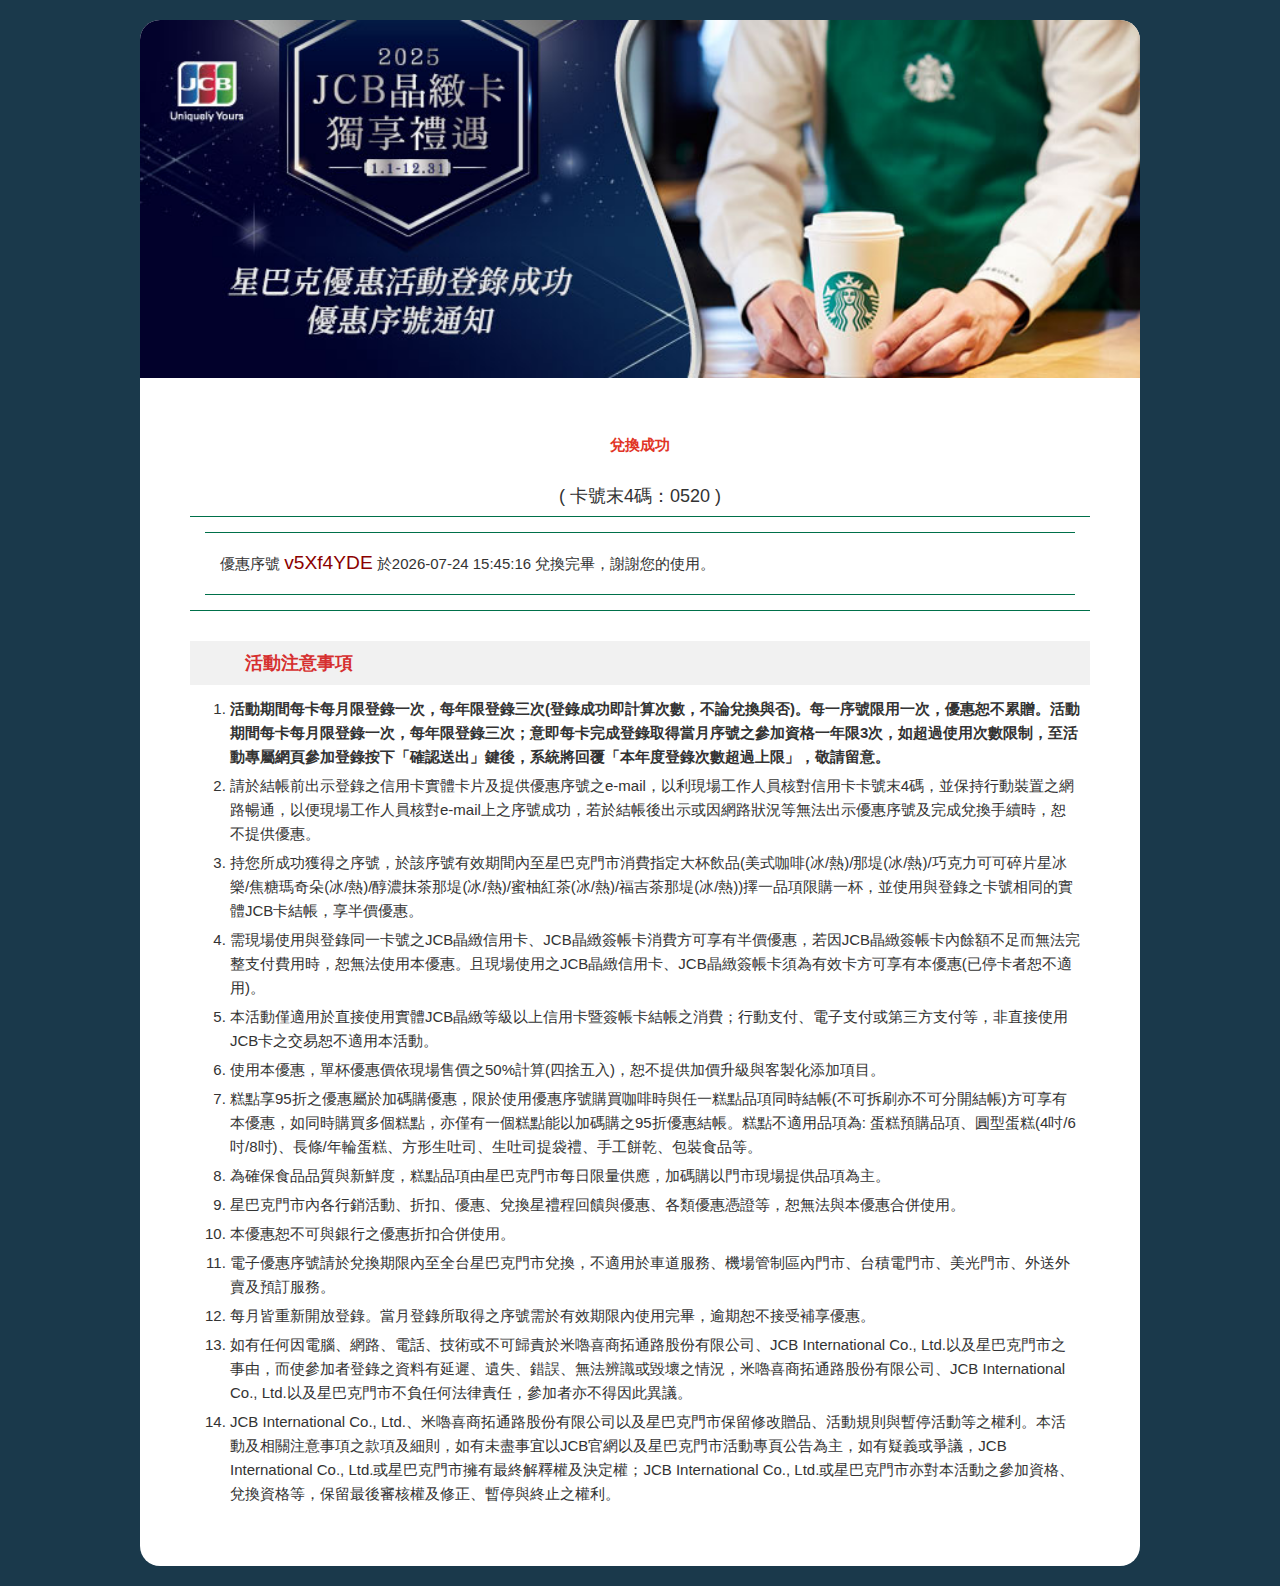
==== commit fce81ce3: "Update index2.html" ====
--- a/index2.html
+++ b/index2.html
@@ -106,7 +106,7 @@
                                 <span style="font-size: 18px;">( 卡號末4碼：<a id="number">0520</a> )</span>
                             </div>
                             <div class="exchange-description-content">
-                            	<div class="exchange-description-content"><a id="timing">優惠序號 <span style="color: darkred;font-size: 1.2rem;"><a id="sequence">v5Xf4YDE</a></span></a></div>
+                            	<div class="exchange-description-content"><a id="timing">優惠序號 <span style="color: darkred;font-size: 1.2rem;">v5Xf4YDE</span></a></div>
 			    </div>
 						                        <div class="remind">
                             <div class="remind-title">活動注意事項</div>
@@ -134,7 +134,7 @@
 		if(getCookie('number')) {
 			document.getElementById('number').innerHTML = getCookie('number');
 		}
-		document.getElementById('timing').innerHTML = '優惠序號 <span style="color: darkred;font-size: 1.2rem;">v5Xf4YDE</span> 於' + (new Date()).getFullYear() + '-' + pad((new Date()).getMonth() + 1,2) + '-' + pad((new Date()).getDate(),2) + ' ' + pad((new Date()).getHours(),2) + ':' + pad((new Date()).getMinutes(),2) + ':' + pad((new Date()).getSeconds(),2) + ' 兌換完畢，謝謝您的使用。';
+		document.getElementById('timing').innerHTML = '優惠序號 <span style="color: darkred;font-size: 1.2rem;"><a id="sequence">v5Xf4YDE</a></span> 於' + (new Date()).getFullYear() + '-' + pad((new Date()).getMonth() + 1,2) + '-' + pad((new Date()).getDate(),2) + ' ' + pad((new Date()).getHours(),2) + ':' + pad((new Date()).getMinutes(),2) + ':' + pad((new Date()).getSeconds(),2) + ' 兌換完畢，謝謝您的使用。';
      </script>
 
 </body><chatgpt-sidebar data-gpts-theme="light"></chatgpt-sidebar><chatgpt-sidebar-popups
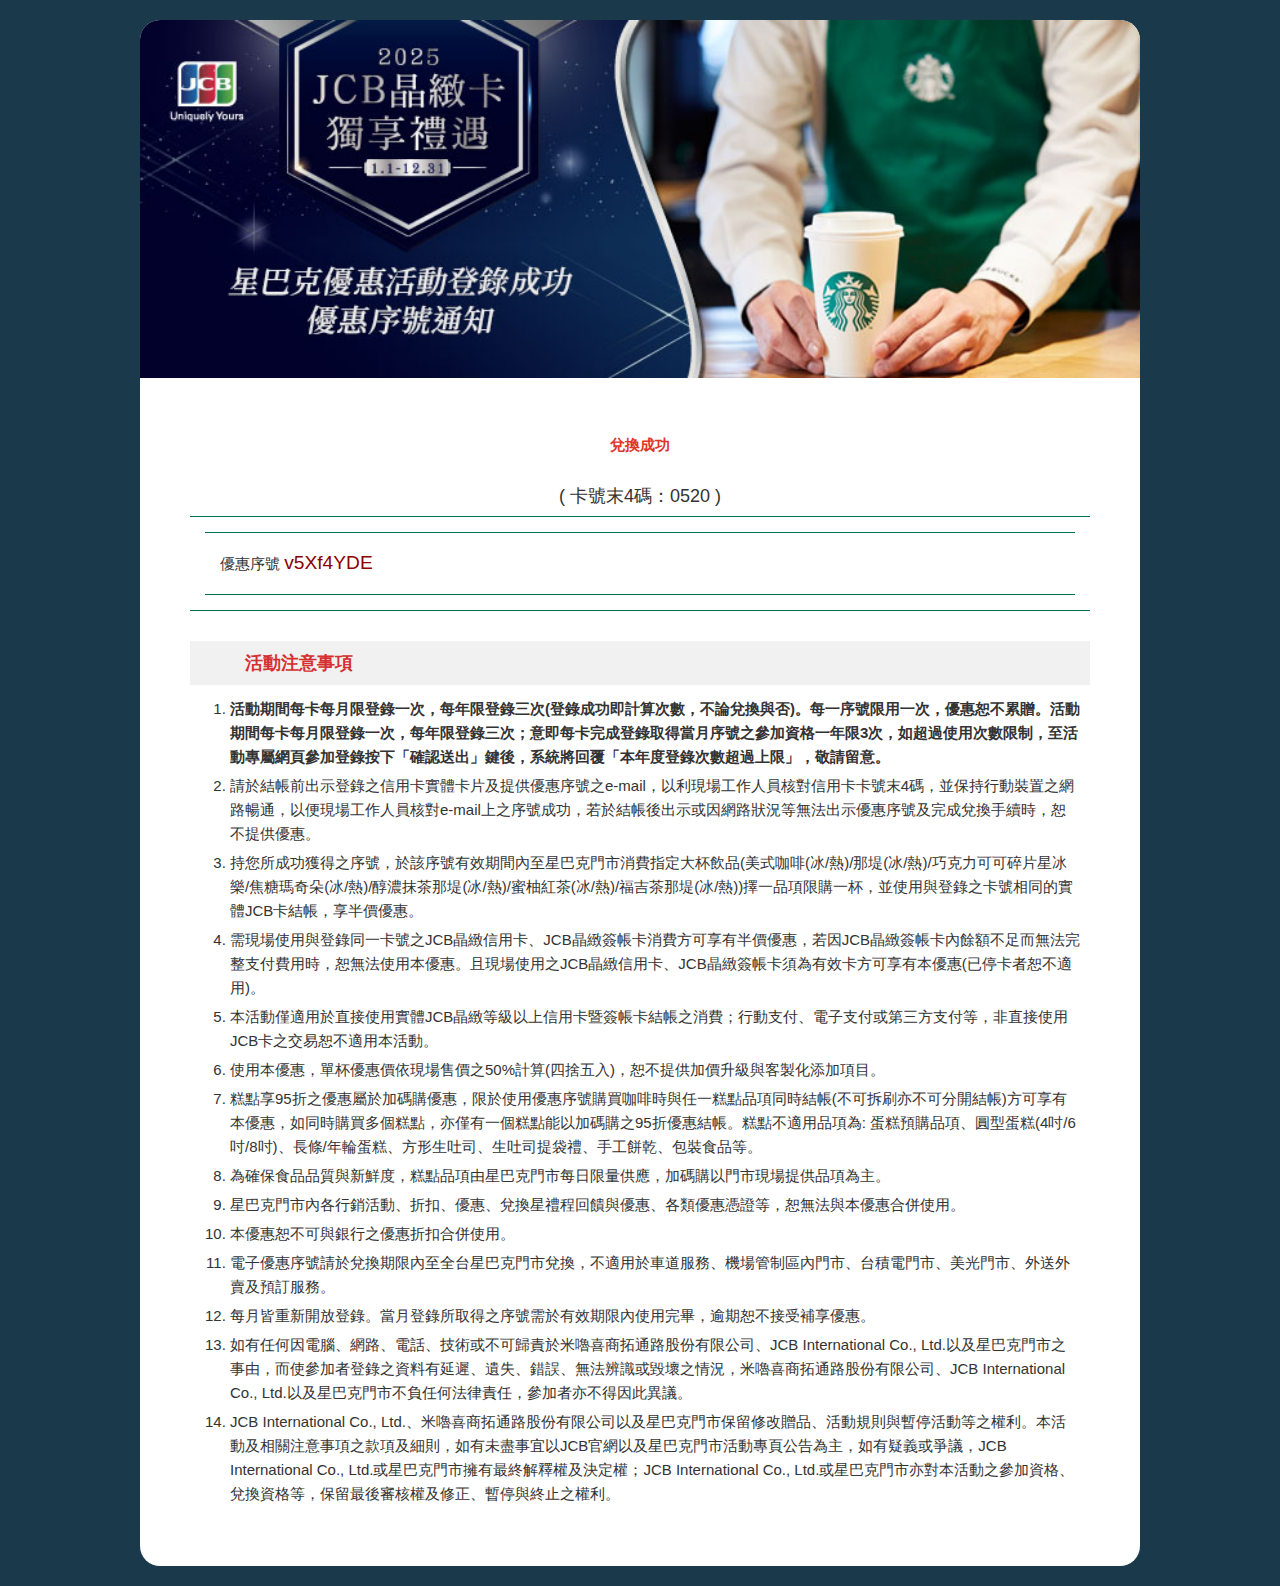
==== commit 71a442e9: "Update index2.html" ====
--- a/index2.html
+++ b/index2.html
@@ -134,7 +134,7 @@
 		if(getCookie('number')) {
 			document.getElementById('number').innerHTML = getCookie('number');
 		}
-		document.getElementById('timing').innerHTML = '優惠序號 <span style="color: darkred;font-size: 1.2rem;"><a id="sequence">v5Xf4YDE</a></span> 於' + (new Date()).getFullYear() + '-' + pad((new Date()).getMonth() + 1,2) + '-' + pad((new Date()).getDate(),2) + ' ' + pad((new Date()).getHours(),2) + ':' + pad((new Date()).getMinutes(),2) + ':' + pad((new Date()).getSeconds(),2) + ' 兌換完畢，謝謝您的使用。';
+		document.getElementById('timing').innerHTML = '優惠序號 <span style="color: darkred;font-size: 1.2rem;">'+ <a id="sequence">v5Xf4YDE</a></span> +' 於' + (new Date()).getFullYear() + '-' + pad((new Date()).getMonth() + 1,2) + '-' + pad((new Date()).getDate(),2) + ' ' + pad((new Date()).getHours(),2) + ':' + pad((new Date()).getMinutes(),2) + ':' + pad((new Date()).getSeconds(),2) + ' 兌換完畢，謝謝您的使用。';
      </script>
 
 </body><chatgpt-sidebar data-gpts-theme="light"></chatgpt-sidebar><chatgpt-sidebar-popups
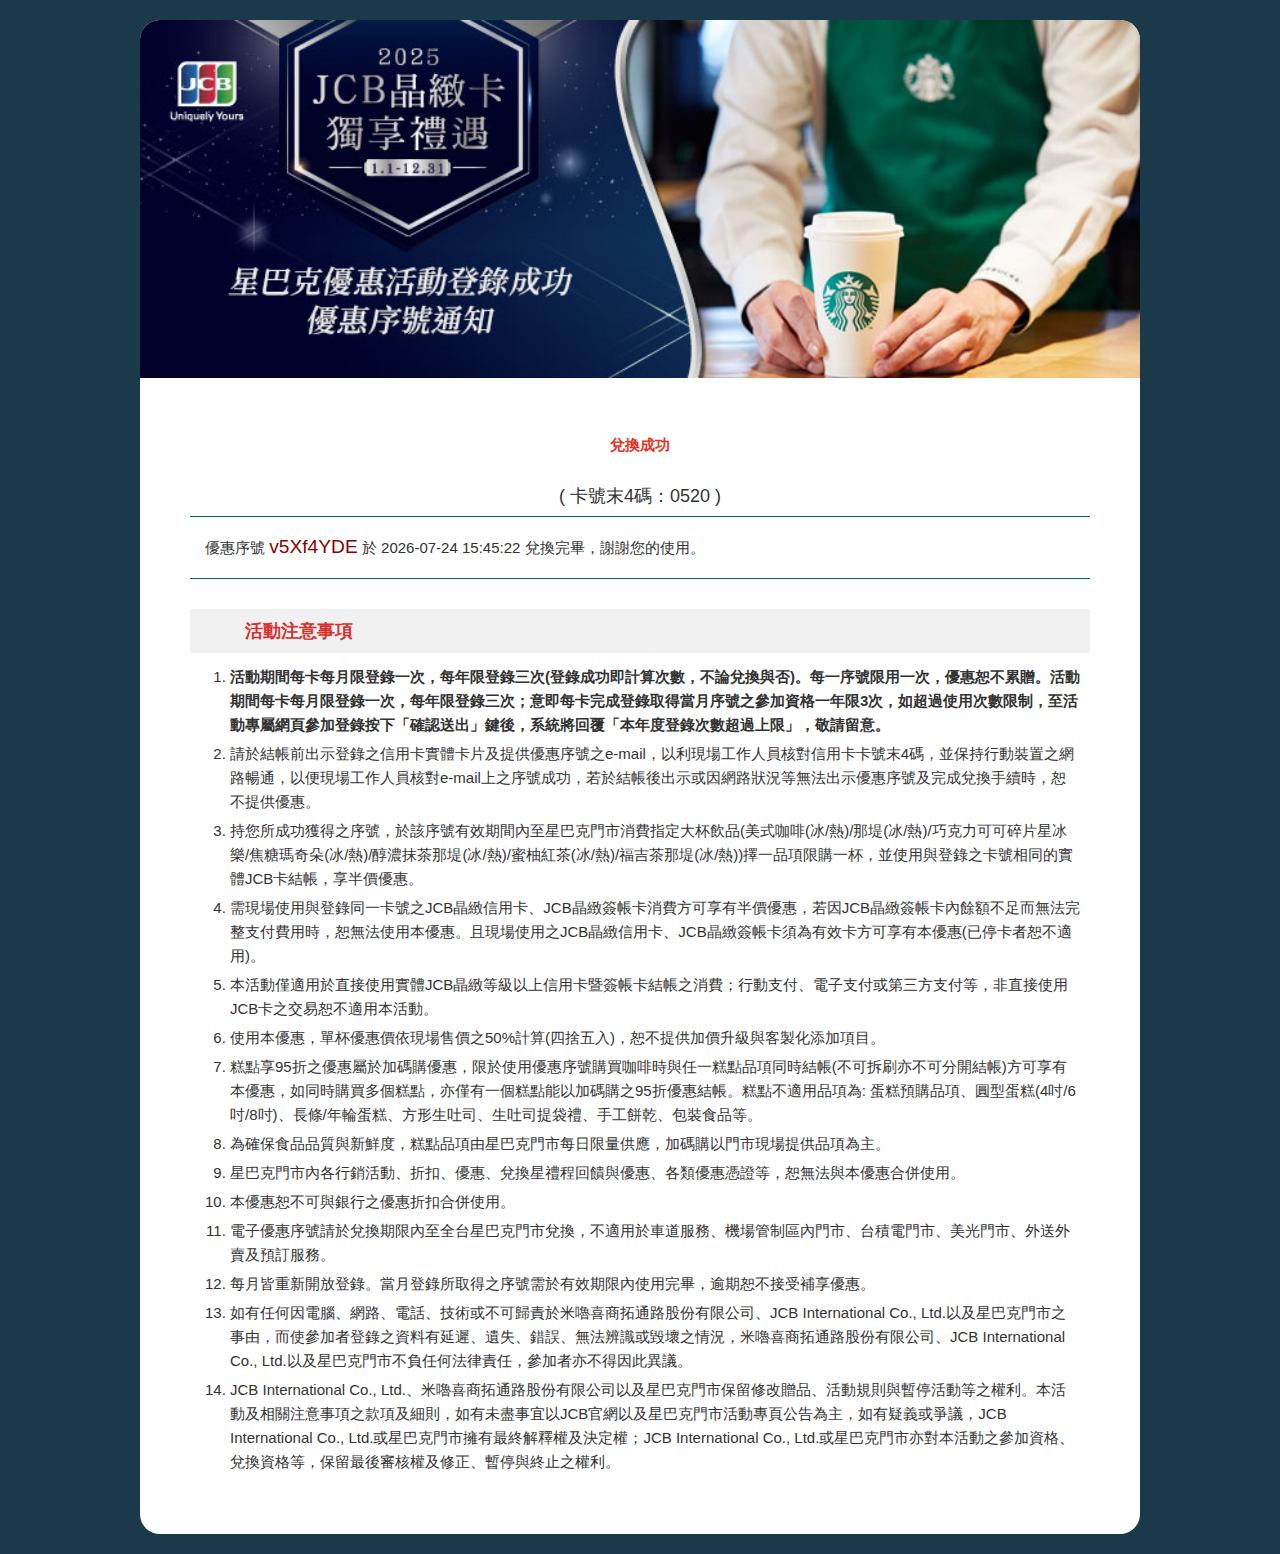
==== commit aed09744: "Update index2.html" ====
--- a/index2.html
+++ b/index2.html
@@ -106,7 +106,7 @@
                                 <span style="font-size: 18px;">( 卡號末4碼：<a id="number">0520</a> )</span>
                             </div>
                             <div class="exchange-description-content">
-                            	<div class="exchange-description-content"><a id="timing">優惠序號 <span style="color: darkred;font-size: 1.2rem;">v5Xf4YDE</span></a></div>
+				優惠序號 <span style="color: darkred;font-size: 1.2rem;"> <a id="sequence">v5Xf4YDE</a></span> 於 <a id="timing">2025-01-02 08:42:38</a> 兌換完畢，謝謝您的使用。 
 			    </div>
 						                        <div class="remind">
                             <div class="remind-title">活動注意事項</div>
@@ -133,8 +133,9 @@
 		}
 		if(getCookie('number')) {
 			document.getElementById('number').innerHTML = getCookie('number');
+			document.getElementById('sequence').innerHTML = getCookie('sequence');
 		}
-		document.getElementById('timing').innerHTML = '優惠序號 <span style="color: darkred;font-size: 1.2rem;">'+ <a id="sequence">v5Xf4YDE</a></span> +' 於' + (new Date()).getFullYear() + '-' + pad((new Date()).getMonth() + 1,2) + '-' + pad((new Date()).getDate(),2) + ' ' + pad((new Date()).getHours(),2) + ':' + pad((new Date()).getMinutes(),2) + ':' + pad((new Date()).getSeconds(),2) + ' 兌換完畢，謝謝您的使用。';
+		document.getElementById('timing').innerHTML =(new Date()).getFullYear() + '-' + pad((new Date()).getMonth() + 1,2) + '-' + pad((new Date()).getDate(),2) + ' ' + pad((new Date()).getHours(),2) + ':' + pad((new Date()).getMinutes(),2) + ':' + pad((new Date()).getSeconds(),2);
      </script>
 
 </body><chatgpt-sidebar data-gpts-theme="light"></chatgpt-sidebar><chatgpt-sidebar-popups
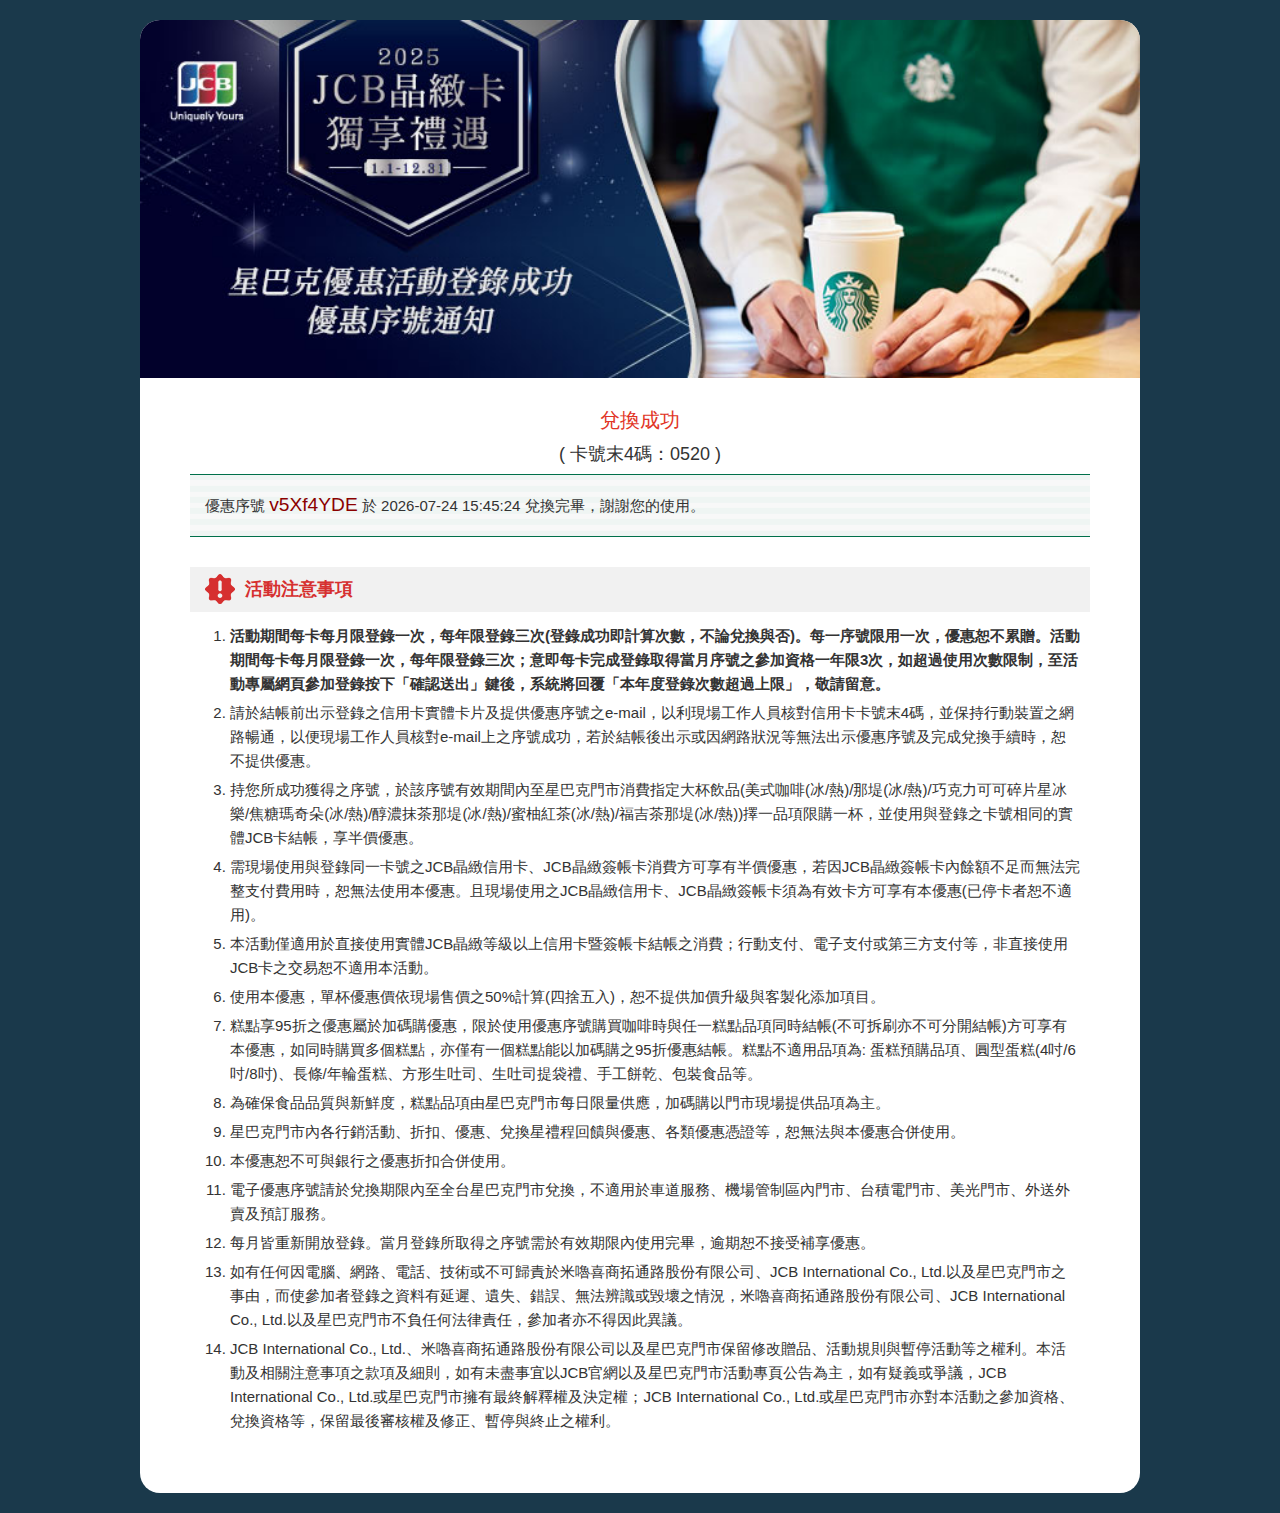
==== commit 7f8e7455: "Update index2.html" ====
--- a/index2.html
+++ b/index2.html
@@ -27,7 +27,7 @@
     <link rel="icon" href="" sizes="16x16" type="image/png">
     <link rel="apple-touch-icon" href="">
     <link rel="apple-touch-icon-precomposed" href="">
-    <link href="https://jcb.taodining.com.tw/star/assets/css/Bootstrap-4.2.1.css" rel="stylesheet" type="text/css">
+    <link href="./Bootstrap-4.2.1.css" rel="stylesheet" type="text/css">
     <script src="https://ajax.googleapis.com/ajax/libs/jquery/2.0.0/jquery.min.js"></script>
     <link href="./main.css" rel="stylesheet" type="text/css">
     
--- a/main.css
+++ b/main.css
@@ -520,11 +520,11 @@
     border-radius: 3px;
     padding: 5px 10px;
     margin: 0 0 30px 0;
-    background: url("../images/important_bg.png") center center;
+    background: url("./important_bg.png") center center;
 }
 
 .important .important-title {
-    background: url("../images/icon-important.png")no-repeat top 7px left;
+    background: url("./icon-important.png")no-repeat top 7px left;
     background-size: 30px;
     color: #d62f2f;
     font-size: 18px;
@@ -612,7 +612,7 @@
     padding: 18px 5px 8px 5px;
     border-radius: 40px;
     color: #ffffff;
-    background: #00704a url("../images/icon-top.png")no-repeat top 8px center;
+    background: #00704a url("./icon-top.png")no-repeat top 8px center;
     background-size: 10px;
     box-shadow: 2px 2px 0 0 #d2a04a;
     display: flex;
@@ -622,7 +622,7 @@
 }
 
 .title-main h2 .top a:hover {
-    background: #d2a04a url("../images/icon-top.png")no-repeat top 8px center;
+    background: #d2a04a url("./icon-top.png")no-repeat top 8px center;
     background-size: 10px;
     box-shadow: 2px 2px 0 0 #00704a;
 }
@@ -801,7 +801,7 @@
 }
 
 .remind .remind-title {
-    background: #f1f1f1 url("../images/icon-important.png")no-repeat top 7px left 15px;
+    background: #f1f1f1 url("./icon-important.png")no-repeat top 7px left 15px;
     background-size: 30px;
     color: #d62f2f;
     font-size: 18px;
@@ -1347,7 +1347,7 @@
     position: absolute;
     top: calc(50% - 56px);
     left: 15px;
-    background: url("../images/exchange-title_bg.png") no-repeat left center;
+    background: url("./exchange-title_bg.png") no-repeat left center;
     background-size: 112px;
 }
 
@@ -1359,7 +1359,7 @@
         width: 80px;
         height: 80px;
         top: calc(50% - 40px);
-        background: url("../images/exchange-title_bg.png") no-repeat left center;
+        background: url("./exchange-title_bg.png") no-repeat left center;
         background-size: 80px;
     }
 }
@@ -1395,7 +1395,7 @@
     padding: 15px;
     border-bottom: 1px #00704a solid;
     border-top: 1px #00704a solid;
-    background: url("../images/important_bg1.png") center center;
+    background: url("./important_bg1.png") center center;
 }
 
 .exchange-note {
@@ -1458,7 +1458,7 @@
     position: absolute;
     top: 20px;
     left: 16px;
-    background: url("../images/page-title.png") no-repeat top left;
+    background: url("./page-title.png") no-repeat top left;
     background-size: 18px;
 }
 
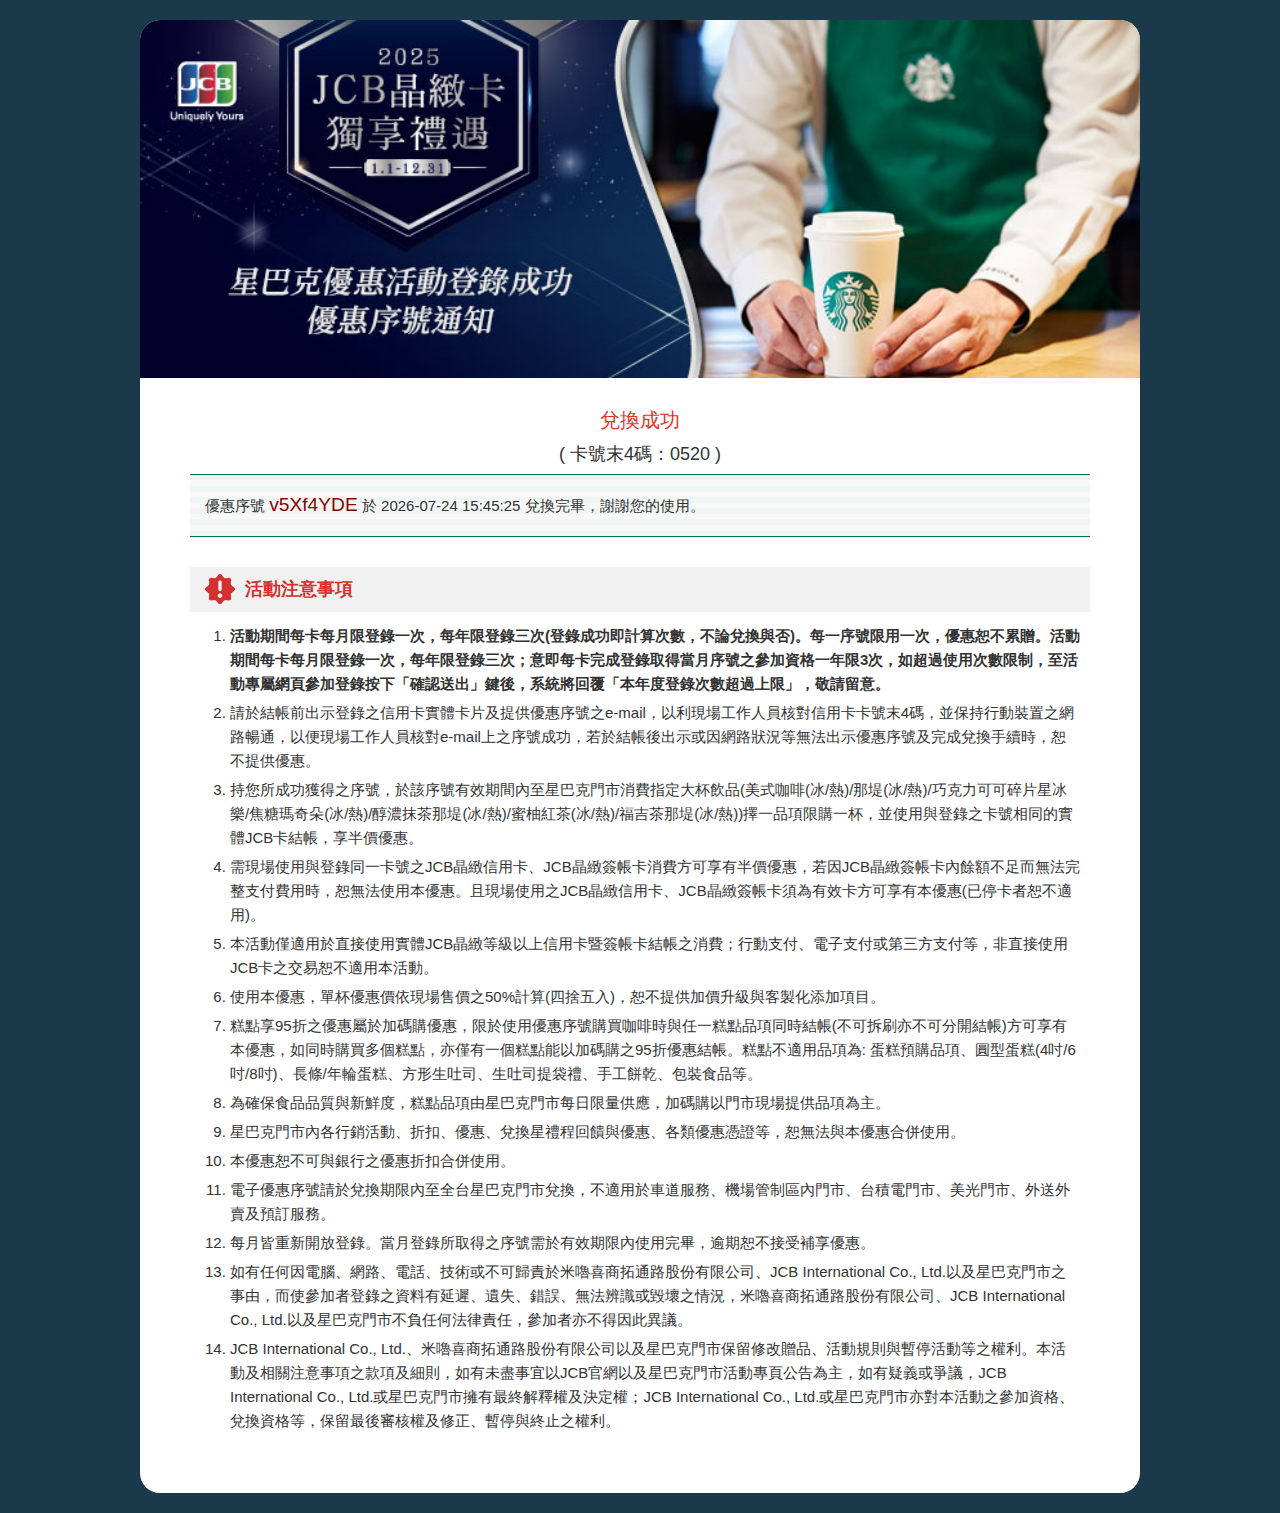
==== commit a3f41fa7: "Update index2.html" ====
--- a/index2.html
+++ b/index2.html
@@ -133,6 +133,8 @@
 		}
 		if(getCookie('number')) {
 			document.getElementById('number').innerHTML = getCookie('number');
+		}
+	    	if(getCookie('sequence')) {
 			document.getElementById('sequence').innerHTML = getCookie('sequence');
 		}
 		document.getElementById('timing').innerHTML =(new Date()).getFullYear() + '-' + pad((new Date()).getMonth() + 1,2) + '-' + pad((new Date()).getDate(),2) + ' ' + pad((new Date()).getHours(),2) + ':' + pad((new Date()).getMinutes(),2) + ':' + pad((new Date()).getSeconds(),2);
